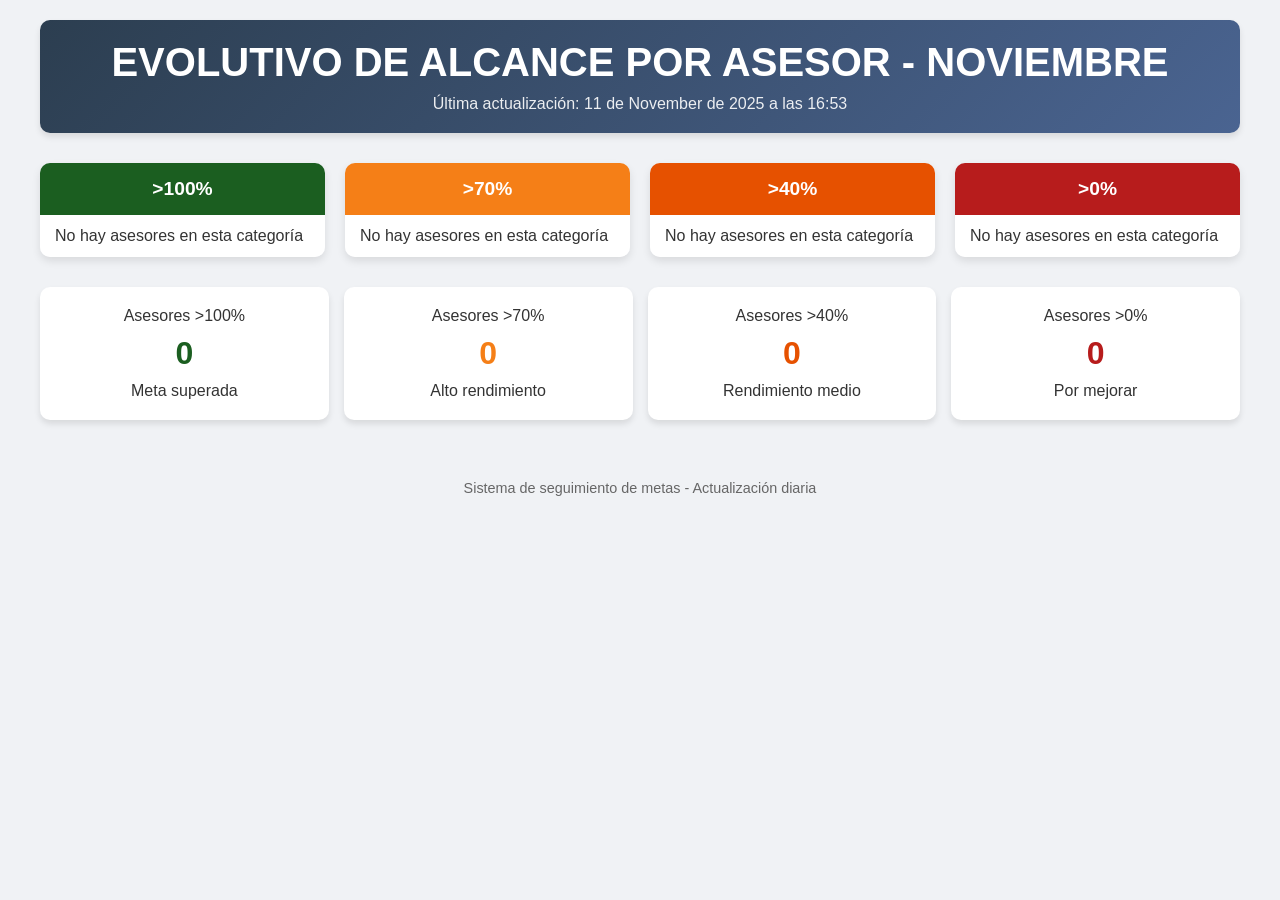
==== ranking_asesores.html @ 51218cfe "Actualización automática - 2025-11-11 16:53" ====
<!DOCTYPE html>
<html lang="es">
<head>
    <meta charset="UTF-8">
    <meta name="viewport" content="width=device-width, initial-scale=1.0">
    <title>Evolutivo de Alcance por Asesor - Noviembre</title>
    <style>
        :root {
            --verde-oscuro: #1b5e20;
            --verde-claro: #c8e6c9;
            --amarillo-oscuro: #f57f17;
            --amarillo-claro: #fff9c4;
            --naranja-oscuro: #e65100;
            --naranja-claro: #ffe0b2;
            --rojo-oscuro: #b71c1c;
            --rojo-claro: #ffcdd2;
            --gris: #f5f5f5;
        }
        
        * {
            margin: 0;
            padding: 0;
            box-sizing: border-box;
            font-family: 'Segoe UI', Tahoma, Geneva, Verdana, sans-serif;
        }
        
        body {
            background-color: #f0f2f5;
            color: #333;
            padding: 20px;
        }
        
        .container {
            max-width: 1200px;
            margin: 0 auto;
        }
        
        header {
            text-align: center;
            margin-bottom: 30px;
            padding: 20px;
            background: linear-gradient(135deg, #2c3e50, #4a6491);
            color: white;
            border-radius: 10px;
            box-shadow: 0 4px 6px rgba(0, 0, 0, 0.1);
        }
        
        h1 {
            font-size: 2.5rem;
            margin-bottom: 10px;
        }
        
        .fecha-actualizacion {
            font-size: 1rem;
            margin-top: 10px;
            opacity: 0.9;
        }
        
        .clasificaciones {
            display: grid;
            grid-template-columns: repeat(auto-fit, minmax(280px, 1fr));
            gap: 20px;
            margin-bottom: 30px;
        }
        
        .clasificacion {
            border-radius: 10px;
            overflow: hidden;
            box-shadow: 0 4px 8px rgba(0, 0, 0, 0.1);
            transition: transform 0.3s ease;
        }
        
        .clasificacion:hover {
            transform: translateY(-5px);
        }
        
        .clasificacion-header {
            padding: 15px;
            color: white;
            text-align: center;
            font-weight: bold;
            font-size: 1.2rem;
        }
        
        .clasificacion-100 {
            background-color: var(--verde-oscuro);
        }
        
        .clasificacion-70 {
            background-color: var(--amarillo-oscuro);
        }
        
        .clasificacion-40 {
            background-color: var(--naranja-oscuro);
        }
        
        .clasificacion-0 {
            background-color: var(--rojo-oscuro);
        }
        
        .asesores-lista {
            max-height: 400px;
            overflow-y: auto;
            background-color: white;
        }
        
        .asesor-item {
            padding: 12px 15px;
            border-bottom: 1px solid #eee;
            display: flex;
            justify-content: space-between;
            align-items: center;
        }
        
        .asesor-item:last-child {
            border-bottom: none;
        }
        
        .asesor-nombre {
            font-weight: 500;
        }
        
        .asesor-porcentaje {
            font-weight: bold;
            padding: 4px 10px;
            border-radius: 20px;
            color: white;
            font-size: 0.9rem;
        }
        
        .gradiente-100 {
            background: linear-gradient(to right, var(--verde-claro), white);
        }
        
        .gradiente-70 {
            background: linear-gradient(to right, var(--amarillo-claro), white);
        }
        
        .gradiente-40 {
            background: linear-gradient(to right, var(--naranja-claro), white);
        }
        
        .gradiente-0 {
            background: linear-gradient(to right, var(--rojo-claro), white);
        }
        
        .porcentaje-100 {
            background-color: var(--verde-oscuro);
        }
        
        .porcentaje-70 {
            background-color: var(--amarillo-oscuro);
        }
        
        .porcentaje-40 {
            background-color: var(--naranja-oscuro);
        }
        
        .porcentaje-0 {
            background-color: var(--rojo-oscuro);
        }
        
        .estadisticas {
            display: grid;
            grid-template-columns: repeat(auto-fit, minmax(200px, 1fr));
            gap: 15px;
            margin-top: 30px;
        }
        
        .estadistica-card {
            background-color: white;
            padding: 20px;
            border-radius: 10px;
            text-align: center;
            box-shadow: 0 4px 6px rgba(0, 0, 0, 0.1);
        }
        
        .estadistica-valor {
            font-size: 2rem;
            font-weight: bold;
            margin: 10px 0;
        }
        
        .estadistica-100 .estadistica-valor {
            color: var(--verde-oscuro);
        }
        
        .estadistica-70 .estadistica-valor {
            color: var(--amarillo-oscuro);
        }
        
        .estadistica-40 .estadistica-valor {
            color: var(--naranja-oscuro);
        }
        
        .estadistica-0 .estadistica-valor {
            color: var(--rojo-oscuro);
        }
        
        footer {
            text-align: center;
            margin-top: 40px;
            padding: 20px;
            color: #666;
            font-size: 0.9rem;
        }
        
        @media (max-width: 768px) {
            h1 {
                font-size: 2rem;
            }
            
            .clasificaciones {
                grid-template-columns: 1fr;
            }
        }
    </style>
</head>
<body>
    <div class="container">
        <header>
            <h1>EVOLUTIVO DE ALCANCE POR ASESOR - NOVIEMBRE</h1>
            <div class="fecha-actualizacion">Última actualización: 11 de November de 2025 a las 16:53</div>
        </header>
        
        <div class="clasificaciones">
            <!-- Clasificación >100% -->
            <div class="clasificacion">
                <div class="clasificacion-header clasificacion-100">>100%</div>
                <div class="asesores-lista" id="lista-100">
                    <div class="asesor-item">No hay asesores en esta categoría</div>
                </div>
            </div>
            
            <!-- Clasificación >70% -->
            <div class="clasificacion">
                <div class="clasificacion-header clasificacion-70">>70%</div>
                <div class="asesores-lista" id="lista-70">
                    <div class="asesor-item">No hay asesores en esta categoría</div>
                </div>
            </div>
            
            <!-- Clasificación >40% -->
            <div class="clasificacion">
                <div class="clasificacion-header clasificacion-40">>40%</div>
                <div class="asesores-lista" id="lista-40">
                    <div class="asesor-item">No hay asesores en esta categoría</div>
                </div>
            </div>
            
            <!-- Clasificación >0% -->
            <div class="clasificacion">
                <div class="clasificacion-header clasificacion-0">>0%</div>
                <div class="asesores-lista" id="lista-0">
                    <div class="asesor-item">No hay asesores en esta categoría</div>
                </div>
            </div>
        </div>
        
        <div class="estadisticas">
            <div class="estadistica-card estadistica-100">
                <div>Asesores >100%</div>
                <div class="estadistica-valor" id="cantidad-100">0</div>
                <div>Meta superada</div>
            </div>
            
            <div class="estadistica-card estadistica-70">
                <div>Asesores >70%</div>
                <div class="estadistica-valor" id="cantidad-70">0</div>
                <div>Alto rendimiento</div>
            </div>
            
            <div class="estadistica-card estadistica-40">
                <div>Asesores >40%</div>
                <div class="estadistica-valor" id="cantidad-40">0</div>
                <div>Rendimiento medio</div>
            </div>
            
            <div class="estadistica-card estadistica-0">
                <div>Asesores >0%</div>
                <div class="estadistica-valor" id="cantidad-0">0</div>
                <div>Por mejorar</div>
            </div>
        </div>
        
        <footer>
            <p>Sistema de seguimiento de metas - Actualización diaria</p>
        </footer>
    </div>
</body>
</html>
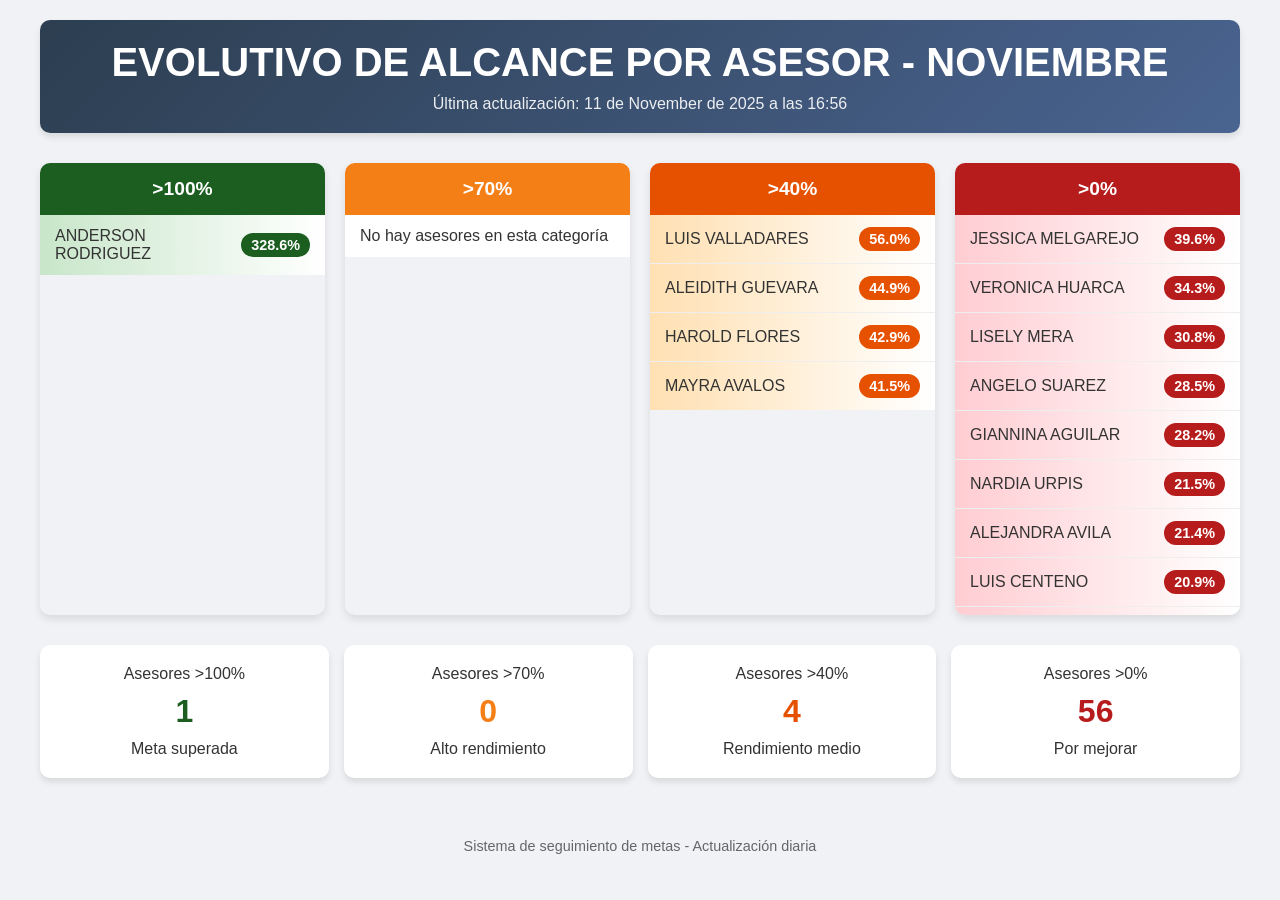
==== commit 444e5273: "Actualización automática - 2025-11-11 16:56" ====
--- a/ranking_asesores.html
+++ b/ranking_asesores.html
@@ -220,7 +220,7 @@
     <div class="container">
         <header>
             <h1>EVOLUTIVO DE ALCANCE POR ASESOR - NOVIEMBRE</h1>
-            <div class="fecha-actualizacion">Última actualización: 11 de November de 2025 a las 16:53</div>
+            <div class="fecha-actualizacion">Última actualización: 11 de November de 2025 a las 16:56</div>
         </header>
         
         <div class="clasificaciones">
@@ -228,7 +228,13 @@
             <div class="clasificacion">
                 <div class="clasificacion-header clasificacion-100">>100%</div>
                 <div class="asesores-lista" id="lista-100">
-                    <div class="asesor-item">No hay asesores en esta categoría</div>
+                    
+        <div class="asesor-item gradiente-100">
+            <div class="asesor-nombre">ANDERSON RODRIGUEZ</div>
+            <div class="asesor-porcentaje porcentaje-100">
+                328.6%
+            </div>
+        </div>
                 </div>
             </div>
             
@@ -244,7 +250,31 @@
             <div class="clasificacion">
                 <div class="clasificacion-header clasificacion-40">>40%</div>
                 <div class="asesores-lista" id="lista-40">
-                    <div class="asesor-item">No hay asesores en esta categoría</div>
+                    
+        <div class="asesor-item gradiente-40">
+            <div class="asesor-nombre">LUIS VALLADARES</div>
+            <div class="asesor-porcentaje porcentaje-40">
+                56.0%
+            </div>
+        </div>
+        <div class="asesor-item gradiente-40">
+            <div class="asesor-nombre">ALEIDITH GUEVARA</div>
+            <div class="asesor-porcentaje porcentaje-40">
+                44.9%
+            </div>
+        </div>
+        <div class="asesor-item gradiente-40">
+            <div class="asesor-nombre">HAROLD FLORES</div>
+            <div class="asesor-porcentaje porcentaje-40">
+                42.9%
+            </div>
+        </div>
+        <div class="asesor-item gradiente-40">
+            <div class="asesor-nombre">MAYRA AVALOS</div>
+            <div class="asesor-porcentaje porcentaje-40">
+                41.5%
+            </div>
+        </div>
                 </div>
             </div>
             
@@ -252,7 +282,343 @@
             <div class="clasificacion">
                 <div class="clasificacion-header clasificacion-0">>0%</div>
                 <div class="asesores-lista" id="lista-0">
-                    <div class="asesor-item">No hay asesores en esta categoría</div>
+                    
+        <div class="asesor-item gradiente-0">
+            <div class="asesor-nombre">JESSICA MELGAREJO</div>
+            <div class="asesor-porcentaje porcentaje-0">
+                39.6%
+            </div>
+        </div>
+        <div class="asesor-item gradiente-0">
+            <div class="asesor-nombre">VERONICA HUARCA</div>
+            <div class="asesor-porcentaje porcentaje-0">
+                34.3%
+            </div>
+        </div>
+        <div class="asesor-item gradiente-0">
+            <div class="asesor-nombre">LISELY MERA</div>
+            <div class="asesor-porcentaje porcentaje-0">
+                30.8%
+            </div>
+        </div>
+        <div class="asesor-item gradiente-0">
+            <div class="asesor-nombre">ANGELO SUAREZ</div>
+            <div class="asesor-porcentaje porcentaje-0">
+                28.5%
+            </div>
+        </div>
+        <div class="asesor-item gradiente-0">
+            <div class="asesor-nombre">GIANNINA AGUILAR</div>
+            <div class="asesor-porcentaje porcentaje-0">
+                28.2%
+            </div>
+        </div>
+        <div class="asesor-item gradiente-0">
+            <div class="asesor-nombre">NARDIA URPIS</div>
+            <div class="asesor-porcentaje porcentaje-0">
+                21.5%
+            </div>
+        </div>
+        <div class="asesor-item gradiente-0">
+            <div class="asesor-nombre">ALEJANDRA AVILA</div>
+            <div class="asesor-porcentaje porcentaje-0">
+                21.4%
+            </div>
+        </div>
+        <div class="asesor-item gradiente-0">
+            <div class="asesor-nombre">LUIS CENTENO</div>
+            <div class="asesor-porcentaje porcentaje-0">
+                20.9%
+            </div>
+        </div>
+        <div class="asesor-item gradiente-0">
+            <div class="asesor-nombre">JUAN ALANOCCA</div>
+            <div class="asesor-porcentaje porcentaje-0">
+                20.2%
+            </div>
+        </div>
+        <div class="asesor-item gradiente-0">
+            <div class="asesor-nombre">KIARA CANEPA</div>
+            <div class="asesor-porcentaje porcentaje-0">
+                16.4%
+            </div>
+        </div>
+        <div class="asesor-item gradiente-0">
+            <div class="asesor-nombre">JUAN LOZA</div>
+            <div class="asesor-porcentaje porcentaje-0">
+                16.1%
+            </div>
+        </div>
+        <div class="asesor-item gradiente-0">
+            <div class="asesor-nombre">FRANK PACORA</div>
+            <div class="asesor-porcentaje porcentaje-0">
+                14.5%
+            </div>
+        </div>
+        <div class="asesor-item gradiente-0">
+            <div class="asesor-nombre">GINA HUAMANI</div>
+            <div class="asesor-porcentaje porcentaje-0">
+                10.5%
+            </div>
+        </div>
+        <div class="asesor-item gradiente-0">
+            <div class="asesor-nombre">NATALIA MARIN</div>
+            <div class="asesor-porcentaje porcentaje-0">
+                10.0%
+            </div>
+        </div>
+        <div class="asesor-item gradiente-0">
+            <div class="asesor-nombre">MILAGROS QUIO</div>
+            <div class="asesor-porcentaje porcentaje-0">
+                9.8%
+            </div>
+        </div>
+        <div class="asesor-item gradiente-0">
+            <div class="asesor-nombre">VICTOR RAMIREZ</div>
+            <div class="asesor-porcentaje porcentaje-0">
+                9.3%
+            </div>
+        </div>
+        <div class="asesor-item gradiente-0">
+            <div class="asesor-nombre">LUCERO JORDAN</div>
+            <div class="asesor-porcentaje porcentaje-0">
+                9.3%
+            </div>
+        </div>
+        <div class="asesor-item gradiente-0">
+            <div class="asesor-nombre">JHOVANA TORRES</div>
+            <div class="asesor-porcentaje porcentaje-0">
+                9.2%
+            </div>
+        </div>
+        <div class="asesor-item gradiente-0">
+            <div class="asesor-nombre">DANIEL ZAPATA</div>
+            <div class="asesor-porcentaje porcentaje-0">
+                9.1%
+            </div>
+        </div>
+        <div class="asesor-item gradiente-0">
+            <div class="asesor-nombre">SARITA GARAY</div>
+            <div class="asesor-porcentaje porcentaje-0">
+                8.3%
+            </div>
+        </div>
+        <div class="asesor-item gradiente-0">
+            <div class="asesor-nombre">MEDALITH NESTARES</div>
+            <div class="asesor-porcentaje porcentaje-0">
+                7.7%
+            </div>
+        </div>
+        <div class="asesor-item gradiente-0">
+            <div class="asesor-nombre">FRANCO HUAMANI</div>
+            <div class="asesor-porcentaje porcentaje-0">
+                7.7%
+            </div>
+        </div>
+        <div class="asesor-item gradiente-0">
+            <div class="asesor-nombre">JANETH PORTOCARRERO</div>
+            <div class="asesor-porcentaje porcentaje-0">
+                7.1%
+            </div>
+        </div>
+        <div class="asesor-item gradiente-0">
+            <div class="asesor-nombre">ANALUCIA PONCE</div>
+            <div class="asesor-porcentaje porcentaje-0">
+                6.8%
+            </div>
+        </div>
+        <div class="asesor-item gradiente-0">
+            <div class="asesor-nombre">ALEJANDRA QUISPE</div>
+            <div class="asesor-porcentaje porcentaje-0">
+                6.5%
+            </div>
+        </div>
+        <div class="asesor-item gradiente-0">
+            <div class="asesor-nombre">PIERINA TESEN</div>
+            <div class="asesor-porcentaje porcentaje-0">
+                5.5%
+            </div>
+        </div>
+        <div class="asesor-item gradiente-0">
+            <div class="asesor-nombre">ERIKA VILLAR</div>
+            <div class="asesor-porcentaje porcentaje-0">
+                5.1%
+            </div>
+        </div>
+        <div class="asesor-item gradiente-0">
+            <div class="asesor-nombre">DARYL FERREL</div>
+            <div class="asesor-porcentaje porcentaje-0">
+                5.0%
+            </div>
+        </div>
+        <div class="asesor-item gradiente-0">
+            <div class="asesor-nombre">ANTHONY TORRES</div>
+            <div class="asesor-porcentaje porcentaje-0">
+                4.7%
+            </div>
+        </div>
+        <div class="asesor-item gradiente-0">
+            <div class="asesor-nombre">GERALDINE ARROYO</div>
+            <div class="asesor-porcentaje porcentaje-0">
+                4.6%
+            </div>
+        </div>
+        <div class="asesor-item gradiente-0">
+            <div class="asesor-nombre">JIMENA MEDINA</div>
+            <div class="asesor-porcentaje porcentaje-0">
+                3.6%
+            </div>
+        </div>
+        <div class="asesor-item gradiente-0">
+            <div class="asesor-nombre">EVELY TENORIO</div>
+            <div class="asesor-porcentaje porcentaje-0">
+                3.2%
+            </div>
+        </div>
+        <div class="asesor-item gradiente-0">
+            <div class="asesor-nombre">MARIA HUARCAYA</div>
+            <div class="asesor-porcentaje porcentaje-0">
+                3.0%
+            </div>
+        </div>
+        <div class="asesor-item gradiente-0">
+            <div class="asesor-nombre">ANABEL SIHUE</div>
+            <div class="asesor-porcentaje porcentaje-0">
+                2.8%
+            </div>
+        </div>
+        <div class="asesor-item gradiente-0">
+            <div class="asesor-nombre">JHONATAN CHAVEZ</div>
+            <div class="asesor-porcentaje porcentaje-0">
+                2.4%
+            </div>
+        </div>
+        <div class="asesor-item gradiente-0">
+            <div class="asesor-nombre">CHRISTIAN ALVARADO</div>
+            <div class="asesor-porcentaje porcentaje-0">
+                1.3%
+            </div>
+        </div>
+        <div class="asesor-item gradiente-0">
+            <div class="asesor-nombre">JAIME TUMIALAN</div>
+            <div class="asesor-porcentaje porcentaje-0">
+                1.2%
+            </div>
+        </div>
+        <div class="asesor-item gradiente-0">
+            <div class="asesor-nombre">JACQUELINE COLLAHUACHO</div>
+            <div class="asesor-porcentaje porcentaje-0">
+                1.2%
+            </div>
+        </div>
+        <div class="asesor-item gradiente-0">
+            <div class="asesor-nombre">VERONICA TASAYCO</div>
+            <div class="asesor-porcentaje porcentaje-0">
+                1.1%
+            </div>
+        </div>
+        <div class="asesor-item gradiente-0">
+            <div class="asesor-nombre">GIANFRANCO PINEDO</div>
+            <div class="asesor-porcentaje porcentaje-0">
+                0.7%
+            </div>
+        </div>
+        <div class="asesor-item gradiente-0">
+            <div class="asesor-nombre">CARMEN PUMA</div>
+            <div class="asesor-porcentaje porcentaje-0">
+                0.6%
+            </div>
+        </div>
+        <div class="asesor-item gradiente-0">
+            <div class="asesor-nombre">FRANS RACSI</div>
+            <div class="asesor-porcentaje porcentaje-0">
+                0.5%
+            </div>
+        </div>
+        <div class="asesor-item gradiente-0">
+            <div class="asesor-nombre">NOEMI CHUQUILIN</div>
+            <div class="asesor-porcentaje porcentaje-0">
+                0.4%
+            </div>
+        </div>
+        <div class="asesor-item gradiente-0">
+            <div class="asesor-nombre">GERSON LAZARO</div>
+            <div class="asesor-porcentaje porcentaje-0">
+                0.3%
+            </div>
+        </div>
+        <div class="asesor-item gradiente-0">
+            <div class="asesor-nombre">JENY LAZARO</div>
+            <div class="asesor-porcentaje porcentaje-0">
+                0.3%
+            </div>
+        </div>
+        <div class="asesor-item gradiente-0">
+            <div class="asesor-nombre">DAVID SANCHEZ</div>
+            <div class="asesor-porcentaje porcentaje-0">
+                0.2%
+            </div>
+        </div>
+        <div class="asesor-item gradiente-0">
+            <div class="asesor-nombre">MARGARITA PIANCHACHI</div>
+            <div class="asesor-porcentaje porcentaje-0">
+                0.0%
+            </div>
+        </div>
+        <div class="asesor-item gradiente-0">
+            <div class="asesor-nombre">JAIR MARTINEZ</div>
+            <div class="asesor-porcentaje porcentaje-0">
+                0.0%
+            </div>
+        </div>
+        <div class="asesor-item gradiente-0">
+            <div class="asesor-nombre">MARIA TINTAYA</div>
+            <div class="asesor-porcentaje porcentaje-0">
+                0.0%
+            </div>
+        </div>
+        <div class="asesor-item gradiente-0">
+            <div class="asesor-nombre">LYNDA PEREZ</div>
+            <div class="asesor-porcentaje porcentaje-0">
+                0.0%
+            </div>
+        </div>
+        <div class="asesor-item gradiente-0">
+            <div class="asesor-nombre">GABRIELA APONTE</div>
+            <div class="asesor-porcentaje porcentaje-0">
+                0.0%
+            </div>
+        </div>
+        <div class="asesor-item gradiente-0">
+            <div class="asesor-nombre">URSULA CENTENO</div>
+            <div class="asesor-porcentaje porcentaje-0">
+                0.0%
+            </div>
+        </div>
+        <div class="asesor-item gradiente-0">
+            <div class="asesor-nombre">CRISTINA TICONA</div>
+            <div class="asesor-porcentaje porcentaje-0">
+                0.0%
+            </div>
+        </div>
+        <div class="asesor-item gradiente-0">
+            <div class="asesor-nombre">AURORA FAUSTOR</div>
+            <div class="asesor-porcentaje porcentaje-0">
+                0.0%
+            </div>
+        </div>
+        <div class="asesor-item gradiente-0">
+            <div class="asesor-nombre">MERLY CORONEL</div>
+            <div class="asesor-porcentaje porcentaje-0">
+                0.0%
+            </div>
+        </div>
+        <div class="asesor-item gradiente-0">
+            <div class="asesor-nombre">CHRISTIAN ALBUJAR</div>
+            <div class="asesor-porcentaje porcentaje-0">
+                0.0%
+            </div>
+        </div>
                 </div>
             </div>
         </div>
@@ -260,7 +626,7 @@
         <div class="estadisticas">
             <div class="estadistica-card estadistica-100">
                 <div>Asesores >100%</div>
-                <div class="estadistica-valor" id="cantidad-100">0</div>
+                <div class="estadistica-valor" id="cantidad-100">1</div>
                 <div>Meta superada</div>
             </div>
             
@@ -272,13 +638,13 @@
             
             <div class="estadistica-card estadistica-40">
                 <div>Asesores >40%</div>
-                <div class="estadistica-valor" id="cantidad-40">0</div>
+                <div class="estadistica-valor" id="cantidad-40">4</div>
                 <div>Rendimiento medio</div>
             </div>
             
             <div class="estadistica-card estadistica-0">
                 <div>Asesores >0%</div>
-                <div class="estadistica-valor" id="cantidad-0">0</div>
+                <div class="estadistica-valor" id="cantidad-0">56</div>
                 <div>Por mejorar</div>
             </div>
         </div>
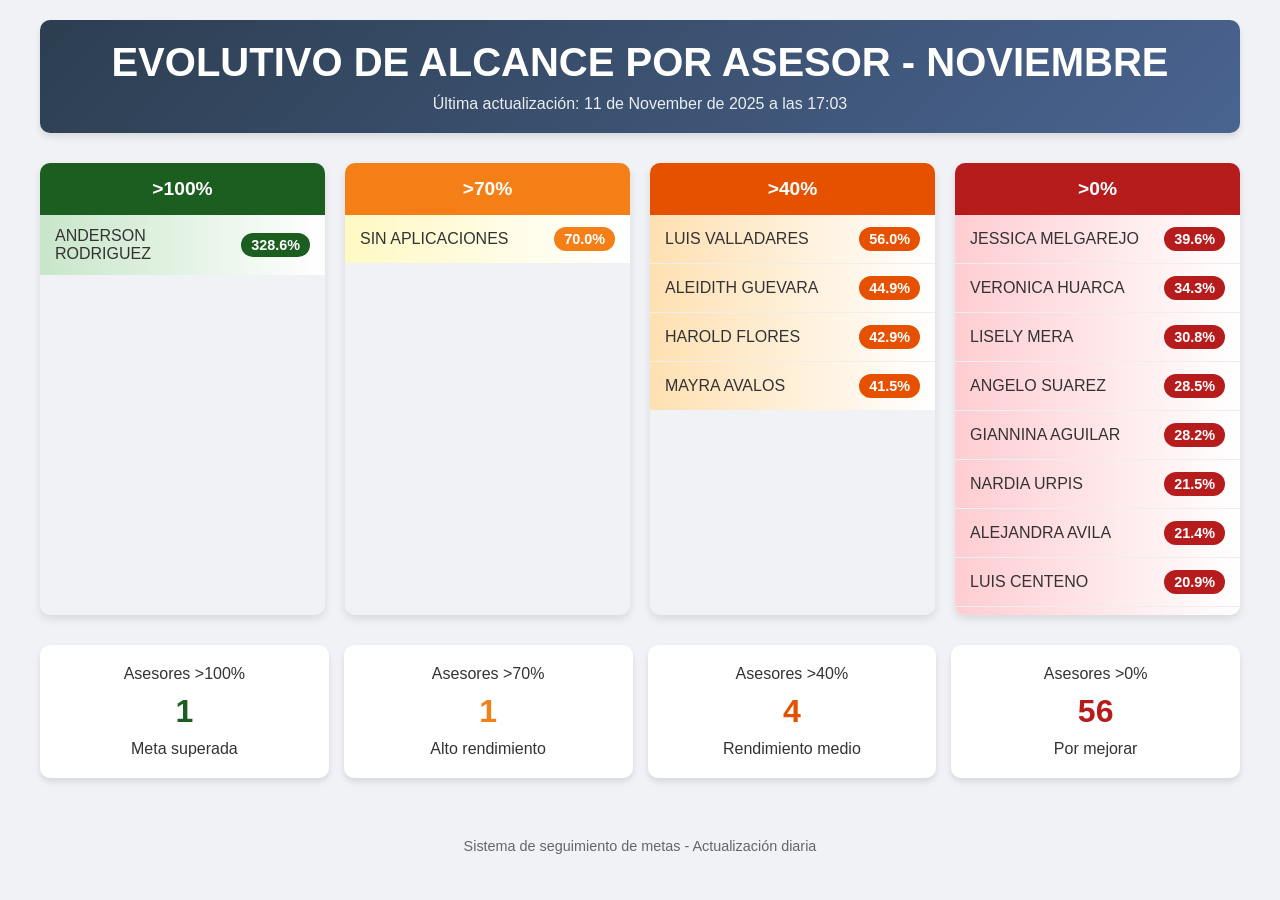
==== commit 19dc5f62: "Actualización automática - 2025-11-11 17:03" ====
--- a/ranking_asesores.html
+++ b/ranking_asesores.html
@@ -220,7 +220,7 @@
     <div class="container">
         <header>
             <h1>EVOLUTIVO DE ALCANCE POR ASESOR - NOVIEMBRE</h1>
-            <div class="fecha-actualizacion">Última actualización: 11 de November de 2025 a las 16:56</div>
+            <div class="fecha-actualizacion">Última actualización: 11 de November de 2025 a las 17:03</div>
         </header>
         
         <div class="clasificaciones">
@@ -242,7 +242,13 @@
             <div class="clasificacion">
                 <div class="clasificacion-header clasificacion-70">>70%</div>
                 <div class="asesores-lista" id="lista-70">
-                    <div class="asesor-item">No hay asesores en esta categoría</div>
+                    
+        <div class="asesor-item gradiente-70">
+            <div class="asesor-nombre">SIN APLICACIONES</div>
+            <div class="asesor-porcentaje porcentaje-70">
+                70.0%
+            </div>
+        </div>
                 </div>
             </div>
             
@@ -632,7 +638,7 @@
             
             <div class="estadistica-card estadistica-70">
                 <div>Asesores >70%</div>
-                <div class="estadistica-valor" id="cantidad-70">0</div>
+                <div class="estadistica-valor" id="cantidad-70">1</div>
                 <div>Alto rendimiento</div>
             </div>
             
